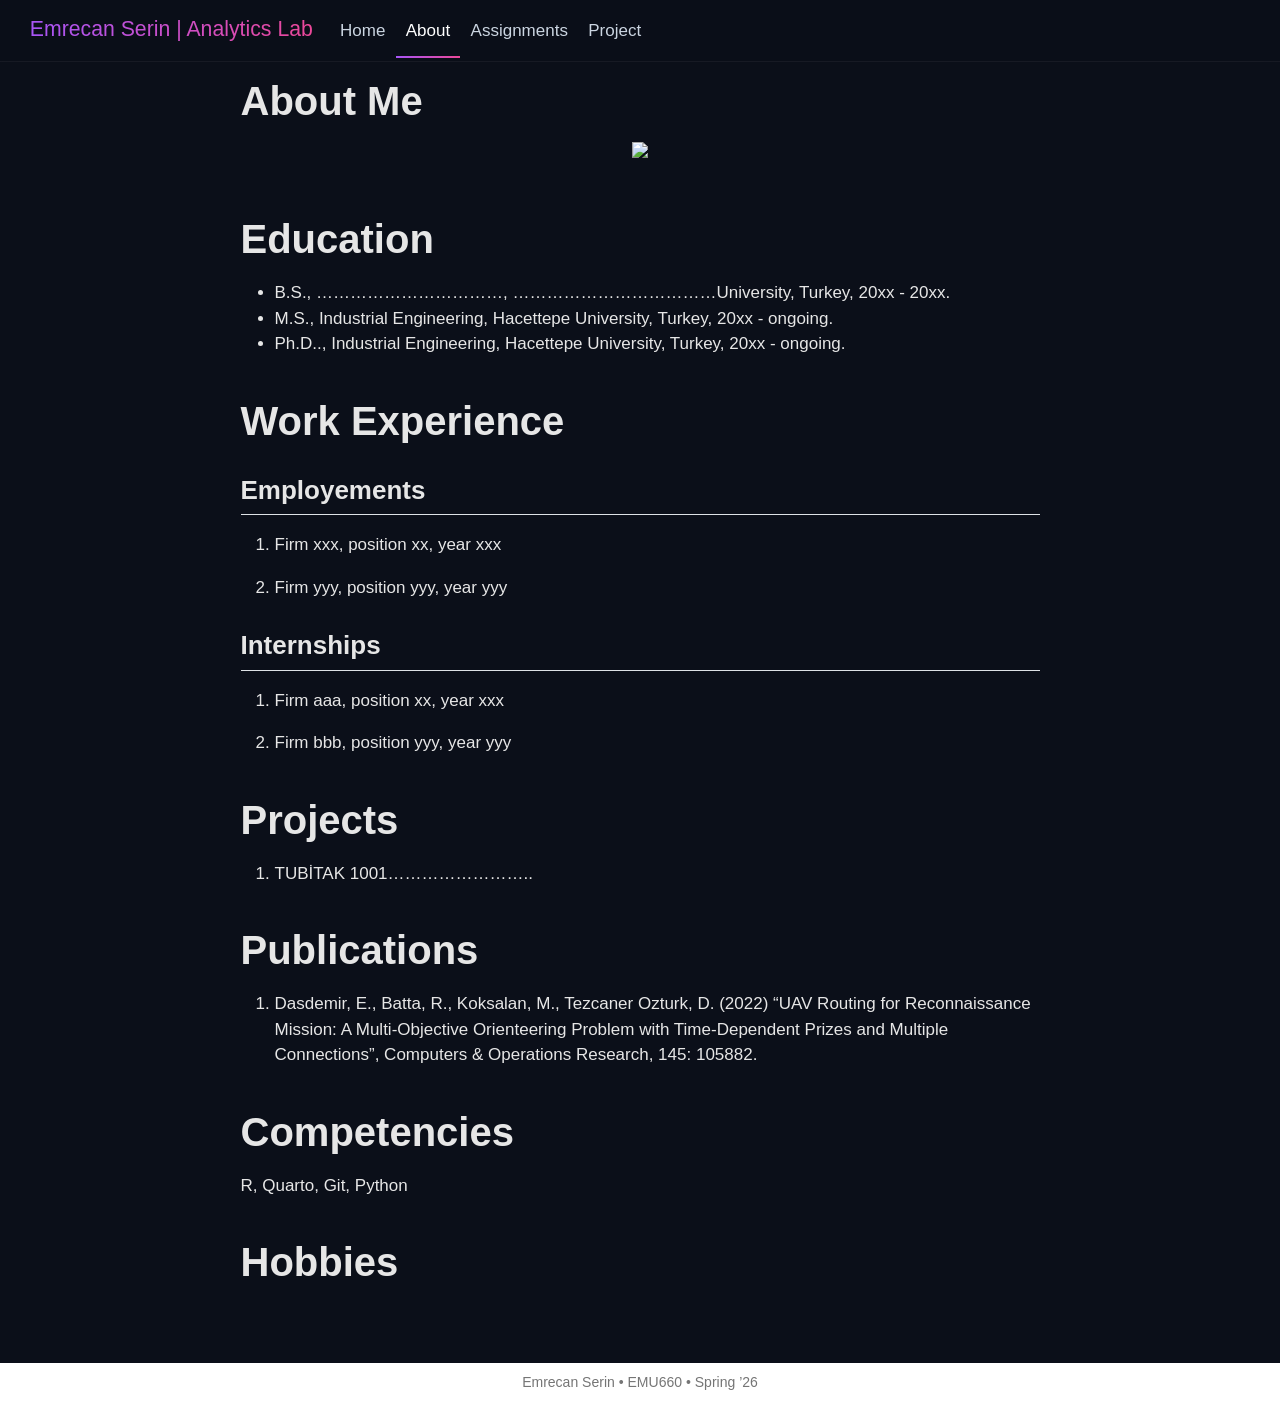
==== docs/about.html @ c27b0171 "Update site content, add personal info, and implement modern styling Task 1 done." ====
<!DOCTYPE html>
<html xmlns="http://www.w3.org/1999/xhtml" lang="en" xml:lang="en"><head>

<meta charset="utf-8">
<meta name="generator" content="quarto-1.9.35">

<meta name="viewport" content="width=device-width, initial-scale=1.0, user-scalable=yes">


<title>About Me – Emrecan Serin | Analytics Lab</title>
<style>
/* Default styles provided by pandoc.
** See https://pandoc.org/MANUAL.html#variables-for-html for config info.
*/
code{white-space: pre-wrap;}
span.smallcaps{font-variant: small-caps;}
div.columns{display: flex; gap: min(4vw, 1.5em);}
div.column{flex: auto; overflow-x: auto;}
div.hanging-indent{margin-left: 1.5em; text-indent: -1.5em;}
ul.task-list{list-style: none;}
ul.task-list li input[type="checkbox"] {
  width: 0.8em;
  margin: 0 0.8em 0.2em -1em; /* quarto-specific, see https://github.com/quarto-dev/quarto-cli/issues/4556 */ 
  vertical-align: middle;
}
</style>


<script src="site_libs/quarto-nav/quarto-nav.js"></script>
<script src="site_libs/quarto-nav/headroom.min.js"></script>
<script src="site_libs/clipboard/clipboard.min.js"></script>
<script src="site_libs/quarto-search/autocomplete.umd.js"></script>
<script src="site_libs/quarto-search/fuse.min.js"></script>
<script src="site_libs/quarto-search/quarto-search.js"></script>
<meta name="quarto:offset" content="./">
<script src="site_libs/quarto-html/quarto.js" type="module"></script>
<script src="site_libs/quarto-html/tabsets/tabsets.js" type="module"></script>
<script src="site_libs/quarto-html/popper.min.js"></script>
<script src="site_libs/quarto-html/tippy.umd.min.js"></script>
<script src="site_libs/quarto-html/anchor.min.js"></script>
<link href="site_libs/quarto-html/tippy.css" rel="stylesheet">
<link href="site_libs/quarto-html/quarto-syntax-highlighting-46f66b053e56abd73bb6e954d61a315b.css" rel="stylesheet" id="quarto-text-highlighting-styles">
<script src="site_libs/bootstrap/bootstrap.min.js"></script>
<link href="site_libs/bootstrap/bootstrap-icons.css" rel="stylesheet">
<link href="site_libs/bootstrap/bootstrap-a0f9fd0d421825b736dc1bbcbcba2219.min.css" rel="stylesheet" append-hash="true" id="quarto-bootstrap" data-mode="light">
<script id="quarto-search-options" type="application/json">{
  "location": "navbar",
  "copy-button": false,
  "collapse-after": 3,
  "panel-placement": "end",
  "type": "overlay",
  "limit": 50,
  "keyboard-shortcut": [
    "f",
    "/",
    "s"
  ],
  "show-item-context": false,
  "language": {
    "search-no-results-text": "No results",
    "search-matching-documents-text": "matching documents",
    "search-copy-link-title": "Copy link to search",
    "search-hide-matches-text": "Hide additional matches",
    "search-more-match-text": "more match in this document",
    "search-more-matches-text": "more matches in this document",
    "search-clear-button-title": "Clear",
    "search-text-placeholder": "",
    "search-detached-cancel-button-title": "Cancel",
    "search-submit-button-title": "Submit",
    "search-label": "Search"
  }
}</script>


<link rel="stylesheet" href="styles.css">
</head>

<body class="nav-fixed fullcontent quarto-light">

<div id="quarto-search-results"></div>
  <header id="quarto-header" class="headroom fixed-top">
    <nav class="navbar navbar-expand-lg " data-bs-theme="dark">
      <div class="navbar-container container-fluid">
      <div class="navbar-brand-container mx-auto">
    <a class="navbar-brand" href="./index.html">
    <span class="navbar-title">Emrecan Serin | Analytics Lab</span>
    </a>
  </div>
          <button class="navbar-toggler" type="button" data-bs-toggle="collapse" data-bs-target="#navbarCollapse" aria-controls="navbarCollapse" role="menu" aria-expanded="false" aria-label="Toggle navigation" onclick="if (window.quartoToggleHeadroom) { window.quartoToggleHeadroom(); }">
  <span class="navbar-toggler-icon"></span>
</button>
          <div class="collapse navbar-collapse" id="navbarCollapse">
            <ul class="navbar-nav navbar-nav-scroll me-auto">
  <li class="nav-item">
    <a class="nav-link" href="./index.html"> 
<span class="menu-text">Home</span></a>
  </li>  
  <li class="nav-item">
    <a class="nav-link active" href="./about.html" aria-current="page"> 
<span class="menu-text">About</span></a>
  </li>  
  <li class="nav-item">
    <a class="nav-link" href="./assignments.html"> 
<span class="menu-text">Assignments</span></a>
  </li>  
  <li class="nav-item">
    <a class="nav-link" href="./project.html"> 
<span class="menu-text">Project</span></a>
  </li>  
</ul>
          </div> <!-- /navcollapse -->
            <div class="quarto-navbar-tools">
    <a href="https://github.com/emu-hacettepe-analytics/emu660-spring2026-emreserincan-design" title="" class="quarto-navigation-tool px-1" aria-label=""><i class="bi bi-github"></i></a>
    <a href="https://www.linkedin.com/in/serinemrecan/" title="" class="quarto-navigation-tool px-1" aria-label=""><i class="bi bi-linkedin"></i></a>
</div>
      </div> <!-- /container-fluid -->
    </nav>
</header>
<!-- content -->
<div id="quarto-content" class="quarto-container page-columns page-rows-contents page-layout-article page-navbar">
<!-- sidebar -->
<!-- margin-sidebar -->
    
<!-- main -->
<main class="content" id="quarto-document-content">

<header id="title-block-header" class="quarto-title-block default">
<div class="quarto-title">
<h1 class="title">About Me</h1>
</div>



<div class="quarto-title-meta">

    
  
    
  </div>
  


</header>


<div class="quarto-figure quarto-figure-center">
<figure class="figure">
<p><img src="assets/images/vesikalik.jpeg" class="img-fluid quarto-figure quarto-figure-center figure-img"></p>
</figure>
</div>
<section id="education" class="level1">
<h1>Education</h1>
<ul>
<li>B.S., ……………………………, ………………………………University, Turkey, 20xx - 20xx.</li>
<li>M.S., Industrial Engineering, Hacettepe University, Turkey, 20xx - ongoing.</li>
<li>Ph.D.., Industrial Engineering, Hacettepe University, Turkey, 20xx - ongoing.</li>
</ul>
</section>
<section id="work-experience" class="level1">
<h1>Work Experience</h1>
<section id="employements" class="level2">
<h2 class="anchored" data-anchor-id="employements">Employements</h2>
<ol type="1">
<li><p>Firm xxx, position xx, year xxx</p></li>
<li><p>Firm yyy, position yyy, year yyy</p></li>
</ol>
</section>
<section id="internships" class="level2">
<h2 class="anchored" data-anchor-id="internships">Internships</h2>
<ol type="1">
<li><p>Firm aaa, position xx, year xxx</p></li>
<li><p>Firm bbb, position yyy, year yyy</p></li>
</ol>
</section>
</section>
<section id="projects" class="level1">
<h1>Projects</h1>
<ol type="1">
<li>TUBİTAK 1001……………………..</li>
</ol>
</section>
<section id="publications" class="level1">
<h1>Publications</h1>
<ol type="1">
<li>Dasdemir, E., Batta, R., Koksalan, M., Tezcaner Ozturk, D. (2022) “UAV Routing for Reconnaissance Mission: A Multi-Objective Orienteering Problem with Time-Dependent Prizes and Multiple Connections”, Computers &amp; Operations Research, 145: 105882.</li>
</ol>
</section>
<section id="competencies" class="level1">
<h1>Competencies</h1>
<p>R, Quarto, Git, Python</p>
</section>
<section id="hobbies" class="level1">
<h1>Hobbies</h1>


</section>

<a onclick="window.scrollTo(0, 0); return false;" role="button" id="quarto-back-to-top"><i class="bi bi-arrow-up"></i> Back to top</a></main> <!-- /main -->
<script id="quarto-html-after-body" type="application/javascript">
  window.document.addEventListener("DOMContentLoaded", function (event) {
    const icon = "";
    const anchorJS = new window.AnchorJS();
    anchorJS.options = {
      placement: 'right',
      icon: icon
    };
    anchorJS.add('.anchored');
    const isCodeAnnotation = (el) => {
      for (const clz of el.classList) {
        if (clz.startsWith('code-annotation-')) {                     
          return true;
        }
      }
      return false;
    }
    const onCopySuccess = function(e) {
      // button target
      const button = e.trigger;
      // don't keep focus
      button.blur();
      // flash "checked"
      button.classList.add('code-copy-button-checked');
      var currentTitle = button.getAttribute("title");
      button.setAttribute("title", "Copied!");
      let tooltip;
      if (window.bootstrap) {
        button.setAttribute("data-bs-toggle", "tooltip");
        button.setAttribute("data-bs-placement", "left");
        button.setAttribute("data-bs-title", "Copied!");
        tooltip = new bootstrap.Tooltip(button, 
          { trigger: "manual", 
            customClass: "code-copy-button-tooltip",
            offset: [0, -8]});
        tooltip.show();    
      }
      setTimeout(function() {
        if (tooltip) {
          tooltip.hide();
          button.removeAttribute("data-bs-title");
          button.removeAttribute("data-bs-toggle");
          button.removeAttribute("data-bs-placement");
        }
        button.setAttribute("title", currentTitle);
        button.classList.remove('code-copy-button-checked');
      }, 1000);
      // clear code selection
      e.clearSelection();
    }
    const getTextToCopy = function(trigger) {
      const outerScaffold = trigger.parentElement.cloneNode(true);
      const codeEl = outerScaffold.querySelector('code');
      for (const childEl of codeEl.children) {
        if (isCodeAnnotation(childEl)) {
          childEl.remove();
        }
      }
      return codeEl.innerText;
    }
    const clipboard = new window.ClipboardJS('.code-copy-button:not([data-in-quarto-modal])', {
      text: getTextToCopy
    });
    clipboard.on('success', onCopySuccess);
    if (window.document.getElementById('quarto-embedded-source-code-modal')) {
      const clipboardModal = new window.ClipboardJS('.code-copy-button[data-in-quarto-modal]', {
        text: getTextToCopy,
        container: window.document.getElementById('quarto-embedded-source-code-modal')
      });
      clipboardModal.on('success', onCopySuccess);
    }
      var localhostRegex = new RegExp(/^(?:http|https):\/\/localhost\:?[0-9]*\//);
      var mailtoRegex = new RegExp(/^mailto:/);
        var filterRegex = new RegExp('/' + window.location.host + '/');
      var isInternal = (href) => {
          return filterRegex.test(href) || localhostRegex.test(href) || mailtoRegex.test(href);
      }
      // Inspect non-navigation links and adorn them if external
     var links = window.document.querySelectorAll('a[href]:not(.nav-link):not(.navbar-brand):not(.toc-action):not(.sidebar-link):not(.sidebar-item-toggle):not(.pagination-link):not(.no-external):not([aria-hidden]):not(.dropdown-item):not(.quarto-navigation-tool):not(.about-link)');
      for (var i=0; i<links.length; i++) {
        const link = links[i];
        if (!isInternal(link.href)) {
          // undo the damage that might have been done by quarto-nav.js in the case of
          // links that we want to consider external
          if (link.dataset.originalHref !== undefined) {
            link.href = link.dataset.originalHref;
          }
        }
      }
    function tippyHover(el, contentFn, onTriggerFn, onUntriggerFn) {
      const config = {
        allowHTML: true,
        maxWidth: 500,
        delay: 100,
        arrow: false,
        appendTo: function(el) {
            return el.parentElement;
        },
        interactive: true,
        interactiveBorder: 10,
        theme: 'quarto',
        placement: 'bottom-start',
      };
      if (contentFn) {
        config.content = contentFn;
      }
      if (onTriggerFn) {
        config.onTrigger = onTriggerFn;
      }
      if (onUntriggerFn) {
        config.onUntrigger = onUntriggerFn;
      }
      window.tippy(el, config); 
    }
    const noterefs = window.document.querySelectorAll('a[role="doc-noteref"]');
    for (var i=0; i<noterefs.length; i++) {
      const ref = noterefs[i];
      tippyHover(ref, function() {
        // use id or data attribute instead here
        let href = ref.getAttribute('data-footnote-href') || ref.getAttribute('href');
        try { href = new URL(href).hash; } catch {}
        const id = href.replace(/^#\/?/, "");
        const note = window.document.getElementById(id);
        if (note) {
          return note.innerHTML;
        } else {
          return "";
        }
      });
    }
    const xrefs = window.document.querySelectorAll('a.quarto-xref');
    const processXRef = (id, note) => {
      // Strip column container classes
      const stripColumnClz = (el) => {
        el.classList.remove("page-full", "page-columns");
        if (el.children) {
          for (const child of el.children) {
            stripColumnClz(child);
          }
        }
      }
      stripColumnClz(note)
      if (id === null || id.startsWith('sec-')) {
        // Special case sections, only their first couple elements
        const container = document.createElement("div");
        if (note.children && note.children.length > 2) {
          container.appendChild(note.children[0].cloneNode(true));
          for (let i = 1; i < note.children.length; i++) {
            const child = note.children[i];
            if (child.tagName === "P" && child.innerText === "") {
              continue;
            } else {
              container.appendChild(child.cloneNode(true));
              break;
            }
          }
          if (window.Quarto?.typesetMath) {
            window.Quarto.typesetMath(container);
          }
          return container.innerHTML
        } else {
          if (window.Quarto?.typesetMath) {
            window.Quarto.typesetMath(note);
          }
          return note.innerHTML;
        }
      } else {
        // Remove any anchor links if they are present
        const anchorLink = note.querySelector('a.anchorjs-link');
        if (anchorLink) {
          anchorLink.remove();
        }
        if (window.Quarto?.typesetMath) {
          window.Quarto.typesetMath(note);
        }
        if (note.classList.contains("callout")) {
          return note.outerHTML;
        } else {
          return note.innerHTML;
        }
      }
    }
    for (var i=0; i<xrefs.length; i++) {
      const xref = xrefs[i];
      tippyHover(xref, undefined, function(instance) {
        instance.disable();
        let url = xref.getAttribute('href');
        let hash = undefined; 
        if (url.startsWith('#')) {
          hash = url;
        } else {
          try { hash = new URL(url).hash; } catch {}
        }
        if (hash) {
          const id = hash.replace(/^#\/?/, "");
          const note = window.document.getElementById(id);
          if (note !== null) {
            try {
              const html = processXRef(id, note.cloneNode(true));
              instance.setContent(html);
            } finally {
              instance.enable();
              instance.show();
            }
          } else {
            // See if we can fetch this
            fetch(url.split('#')[0])
            .then(res => res.text())
            .then(html => {
              const parser = new DOMParser();
              const htmlDoc = parser.parseFromString(html, "text/html");
              const note = htmlDoc.getElementById(id);
              if (note !== null) {
                const html = processXRef(id, note);
                instance.setContent(html);
              } 
            }).finally(() => {
              instance.enable();
              instance.show();
            });
          }
        } else {
          // See if we can fetch a full url (with no hash to target)
          // This is a special case and we should probably do some content thinning / targeting
          fetch(url)
          .then(res => res.text())
          .then(html => {
            const parser = new DOMParser();
            const htmlDoc = parser.parseFromString(html, "text/html");
            const note = htmlDoc.querySelector('main.content');
            if (note !== null) {
              // This should only happen for chapter cross references
              // (since there is no id in the URL)
              // remove the first header
              if (note.children.length > 0 && note.children[0].tagName === "HEADER") {
                note.children[0].remove();
              }
              const html = processXRef(null, note);
              instance.setContent(html);
            } 
          }).finally(() => {
            instance.enable();
            instance.show();
          });
        }
      }, function(instance) {
      });
    }
        let selectedAnnoteEl;
        const selectorForAnnotation = ( cell, annotation) => {
          let cellAttr = 'data-code-cell="' + cell + '"';
          let lineAttr = 'data-code-annotation="' +  annotation + '"';
          const selector = 'span[' + cellAttr + '][' + lineAttr + ']';
          return selector;
        }
        const selectCodeLines = (annoteEl) => {
          const doc = window.document;
          const targetCell = annoteEl.getAttribute("data-target-cell");
          const targetAnnotation = annoteEl.getAttribute("data-target-annotation");
          const annoteSpan = window.document.querySelector(selectorForAnnotation(targetCell, targetAnnotation));
          const lines = annoteSpan.getAttribute("data-code-lines").split(",");
          const lineIds = lines.map((line) => {
            return targetCell + "-" + line;
          })
          let top = null;
          let height = null;
          let parent = null;
          if (lineIds.length > 0) {
              //compute the position of the single el (top and bottom and make a div)
              const el = window.document.getElementById(lineIds[0]);
              top = el.offsetTop;
              height = el.offsetHeight;
              parent = el.parentElement.parentElement;
            if (lineIds.length > 1) {
              const lastEl = window.document.getElementById(lineIds[lineIds.length - 1]);
              const bottom = lastEl.offsetTop + lastEl.offsetHeight;
              height = bottom - top;
            }
            if (top !== null && height !== null && parent !== null) {
              // cook up a div (if necessary) and position it 
              let div = window.document.getElementById("code-annotation-line-highlight");
              if (div === null) {
                div = window.document.createElement("div");
                div.setAttribute("id", "code-annotation-line-highlight");
                div.style.position = 'absolute';
                parent.appendChild(div);
              }
              div.style.top = top - 2 + "px";
              div.style.height = height + 4 + "px";
              div.style.left = 0;
              let gutterDiv = window.document.getElementById("code-annotation-line-highlight-gutter");
              if (gutterDiv === null) {
                gutterDiv = window.document.createElement("div");
                gutterDiv.setAttribute("id", "code-annotation-line-highlight-gutter");
                gutterDiv.style.position = 'absolute';
                const codeCell = window.document.getElementById(targetCell);
                const gutter = codeCell.querySelector('.code-annotation-gutter');
                gutter.appendChild(gutterDiv);
              }
              gutterDiv.style.top = top - 2 + "px";
              gutterDiv.style.height = height + 4 + "px";
            }
            selectedAnnoteEl = annoteEl;
          }
        };
        const unselectCodeLines = () => {
          const elementsIds = ["code-annotation-line-highlight", "code-annotation-line-highlight-gutter"];
          elementsIds.forEach((elId) => {
            const div = window.document.getElementById(elId);
            if (div) {
              div.remove();
            }
          });
          selectedAnnoteEl = undefined;
        };
          // Handle positioning of the toggle
      window.addEventListener(
        "resize",
        throttle(() => {
          elRect = undefined;
          if (selectedAnnoteEl) {
            selectCodeLines(selectedAnnoteEl);
          }
        }, 10)
      );
      function throttle(fn, ms) {
      let throttle = false;
      let timer;
        return (...args) => {
          if(!throttle) { // first call gets through
              fn.apply(this, args);
              throttle = true;
          } else { // all the others get throttled
              if(timer) clearTimeout(timer); // cancel #2
              timer = setTimeout(() => {
                fn.apply(this, args);
                timer = throttle = false;
              }, ms);
          }
        };
      }
        // Attach click handler to the DT
        const annoteDls = window.document.querySelectorAll('dt[data-target-cell]');
        for (const annoteDlNode of annoteDls) {
          annoteDlNode.addEventListener('click', (event) => {
            const clickedEl = event.target;
            if (clickedEl !== selectedAnnoteEl) {
              unselectCodeLines();
              const activeEl = window.document.querySelector('dt[data-target-cell].code-annotation-active');
              if (activeEl) {
                activeEl.classList.remove('code-annotation-active');
              }
              selectCodeLines(clickedEl);
              clickedEl.classList.add('code-annotation-active');
            } else {
              // Unselect the line
              unselectCodeLines();
              clickedEl.classList.remove('code-annotation-active');
            }
          });
        }
    const findCites = (el) => {
      const parentEl = el.parentElement;
      if (parentEl) {
        const cites = parentEl.dataset.cites;
        if (cites) {
          return {
            el,
            cites: cites.split(' ')
          };
        } else {
          return findCites(el.parentElement)
        }
      } else {
        return undefined;
      }
    };
    var bibliorefs = window.document.querySelectorAll('a[role="doc-biblioref"]');
    for (var i=0; i<bibliorefs.length; i++) {
      const ref = bibliorefs[i];
      const citeInfo = findCites(ref);
      if (citeInfo) {
        tippyHover(citeInfo.el, function() {
          var popup = window.document.createElement('div');
          citeInfo.cites.forEach(function(cite) {
            var citeDiv = window.document.createElement('div');
            citeDiv.classList.add('hanging-indent');
            citeDiv.classList.add('csl-entry');
            var biblioDiv = window.document.getElementById('ref-' + cite);
            if (biblioDiv) {
              citeDiv.innerHTML = biblioDiv.innerHTML;
            }
            popup.appendChild(citeDiv);
          });
          return popup.innerHTML;
        });
      }
    }
  });
  </script>
</div> <!-- /content -->
<footer class="footer">
  <div class="nav-footer">
    <div class="nav-footer-left">
      &nbsp;
    </div>   
    <div class="nav-footer-center">
<p>Emrecan Serin • EMU660 • Spring ’26</p>
</div>
    <div class="nav-footer-right">
      &nbsp;
    </div>
  </div>
</footer>




</body></html>
---- docs/site_libs/quarto-html/quarto-syntax-highlighting-46f66b053e56abd73bb6e954d61a315b.css ----
/* quarto syntax highlight colors */
:root {
  --quarto-hl-ot-color: #003B4F;
  --quarto-hl-at-color: #657422;
  --quarto-hl-ss-color: #20794D;
  --quarto-hl-an-color: #5E5E5E;
  --quarto-hl-fu-color: #4758AB;
  --quarto-hl-st-color: #20794D;
  --quarto-hl-cf-color: #003B4F;
  --quarto-hl-op-color: #5E5E5E;
  --quarto-hl-er-color: #AD0000;
  --quarto-hl-bn-color: #AD0000;
  --quarto-hl-al-color: #AD0000;
  --quarto-hl-va-color: #111111;
  --quarto-hl-bu-color: inherit;
  --quarto-hl-ex-color: inherit;
  --quarto-hl-pp-color: #AD0000;
  --quarto-hl-in-color: #5E5E5E;
  --quarto-hl-vs-color: #20794D;
  --quarto-hl-wa-color: #5E5E5E;
  --quarto-hl-do-color: #5E5E5E;
  --quarto-hl-im-color: #00769E;
  --quarto-hl-ch-color: #20794D;
  --quarto-hl-dt-color: #AD0000;
  --quarto-hl-fl-color: #AD0000;
  --quarto-hl-co-color: #5E5E5E;
  --quarto-hl-cv-color: #5E5E5E;
  --quarto-hl-cn-color: #8f5902;
  --quarto-hl-sc-color: #5E5E5E;
  --quarto-hl-dv-color: #AD0000;
  --quarto-hl-kw-color: #003B4F;
}

/* other quarto variables */
:root {
  --quarto-font-monospace: SFMono-Regular, Menlo, Monaco, Consolas, "Liberation Mono", "Courier New", monospace;
}

/* syntax highlight based on Pandoc's rules */
pre > code.sourceCode > span {
  color: #003B4F;
}

code.sourceCode > span {
  color: #003B4F;
}

div.sourceCode,
div.sourceCode pre.sourceCode {
  color: #003B4F;
}

/* Normal */
code span {
  color: #003B4F;
}

/* Alert */
code span.al {
  color: #AD0000;
  font-style: inherit;
}

/* Annotation */
code span.an {
  color: #5E5E5E;
  font-style: inherit;
}

/* Attribute */
code span.at {
  color: #657422;
  font-style: inherit;
}

/* BaseN */
code span.bn {
  color: #AD0000;
  font-style: inherit;
}

/* BuiltIn */
code span.bu {
  font-style: inherit;
}

/* ControlFlow */
code span.cf {
  color: #003B4F;
  font-weight: bold;
  font-style: inherit;
}

/* Char */
code span.ch {
  color: #20794D;
  font-style: inherit;
}

/* Constant */
code span.cn {
  color: #8f5902;
  font-style: inherit;
}

/* Comment */
code span.co {
  color: #5E5E5E;
  font-style: inherit;
}

/* CommentVar */
code span.cv {
  color: #5E5E5E;
  font-style: italic;
}

/* Documentation */
code span.do {
  color: #5E5E5E;
  font-style: italic;
}

/* DataType */
code span.dt {
  color: #AD0000;
  font-style: inherit;
}

/* DecVal */
code span.dv {
  color: #AD0000;
  font-style: inherit;
}

/* Error */
code span.er {
  color: #AD0000;
  font-style: inherit;
}

/* Extension */
code span.ex {
  font-style: inherit;
}

/* Float */
code span.fl {
  color: #AD0000;
  font-style: inherit;
}

/* Function */
code span.fu {
  color: #4758AB;
  font-style: inherit;
}

/* Import */
code span.im {
  color: #00769E;
  font-style: inherit;
}

/* Information */
code span.in {
  color: #5E5E5E;
  font-style: inherit;
}

/* Keyword */
code span.kw {
  color: #003B4F;
  font-weight: bold;
  font-style: inherit;
}

/* Operator */
code span.op {
  color: #5E5E5E;
  font-style: inherit;
}

/* Other */
code span.ot {
  color: #003B4F;
  font-style: inherit;
}

/* Preprocessor */
code span.pp {
  color: #AD0000;
  font-style: inherit;
}

/* SpecialChar */
code span.sc {
  color: #5E5E5E;
  font-style: inherit;
}

/* SpecialString */
code span.ss {
  color: #20794D;
  font-style: inherit;
}

/* String */
code span.st {
  color: #20794D;
  font-style: inherit;
}

/* Variable */
code span.va {
  color: #111111;
  font-style: inherit;
}

/* VerbatimString */
code span.vs {
  color: #20794D;
  font-style: inherit;
}

/* Warning */
code span.wa {
  color: #5E5E5E;
  font-style: italic;
}

.prevent-inlining {
  content: "</";
}

/*# sourceMappingURL=5022ed312398f59a55adce476d7327af.css.map */
---- docs/styles.css ----
/* css styles */


@import url('https://fonts.googleapis.com/css2?family=Open+Sans:wght@300;400;600;700;800&display=swap');

body {
  background-color: #0b0f19;
  color: #e6e6e6;
  font-family: "Open Sans", sans-serif;
}
/* 🌑 Genel arka plan */
body {
  background-color: #0b0f19;
  color: #e6e6e6;
  font-family: "Inter", sans-serif;
}

/* Navbar */
.navbar {
  background-color: #0b0f19 !important;
  border-bottom: 1px solid #1c2233;
}

.navbar a {
  color: #e6e6e6 !important;
  font-weight: 500;
}

.navbar a:hover {
  color: #a855f7 !important;
}

/* 🔥 Home Hero Başlık */
.hero-title {
  font-size: 64px;
  font-weight: 800;
  text-align: center;
  margin-top: 100px;
  line-height: 1.2;
}

/* Gradient text */
.gradient-text {
  background: linear-gradient(90deg, #a855f7, #ec4899, #f97316);
  -webkit-background-clip: text;
  -webkit-text-fill-color: transparent;
}

/* Hero alt yazı */
.hero-sub {
  text-align: center;
  color: #9ca3af;
  font-size: 20px;
  margin-top: 20px;
}

/* 📄 Normal sayfa başlıkları */
h1 {
  font-size: 40px;
  font-weight: 700;
  margin-top: 40px;
}

/* Alt başlıklar */
h2 {
  font-size: 26px;
  margin-top: 30px;
}

/* Linkler */
a {
  color: #a855f7;
}

a:hover {
  color: #ec4899;
}

/* İçerik genişliği */
main {
  max-width: 900px;
  margin: auto;
  
  
footer {
  border-top: 1px solid #1c2233;
  margin-top: 80px;
  padding-top: 20px;
  color: #6b7280;
  font-size: 14px;
}
}



/* Navbar glass effect */
.navbar {
  background: rgba(11, 15, 25, 0.7) !important;
  backdrop-filter: blur(10px);
  border-bottom: 1px solid rgba(255,255,255,0.05);
}

/* Navbar linkler */
.navbar a {
  color: #cbd5e1 !important;
  font-weight: 500;
  transition: all 0.3s ease;
}

/* Hover efekti */
.navbar a:hover {
  color: white !important;
  transform: translateY(-1px);
}

/* Active page highlight */
.navbar .active {
  color: white !important;
  position: relative;
}

.navbar .active::after {
  content: "";
  position: absolute;
  width: 100%;
  height: 2px;
  bottom: -6px;
  left: 0;
  background: linear-gradient(90deg, #a855f7, #ec4899);
}


.navbar-brand {
  font-weight: 700;
  background: linear-gradient(90deg, #a855f7, #ec4899);
  -webkit-background-clip: text;
  -webkit-text-fill-color: transparent;
}
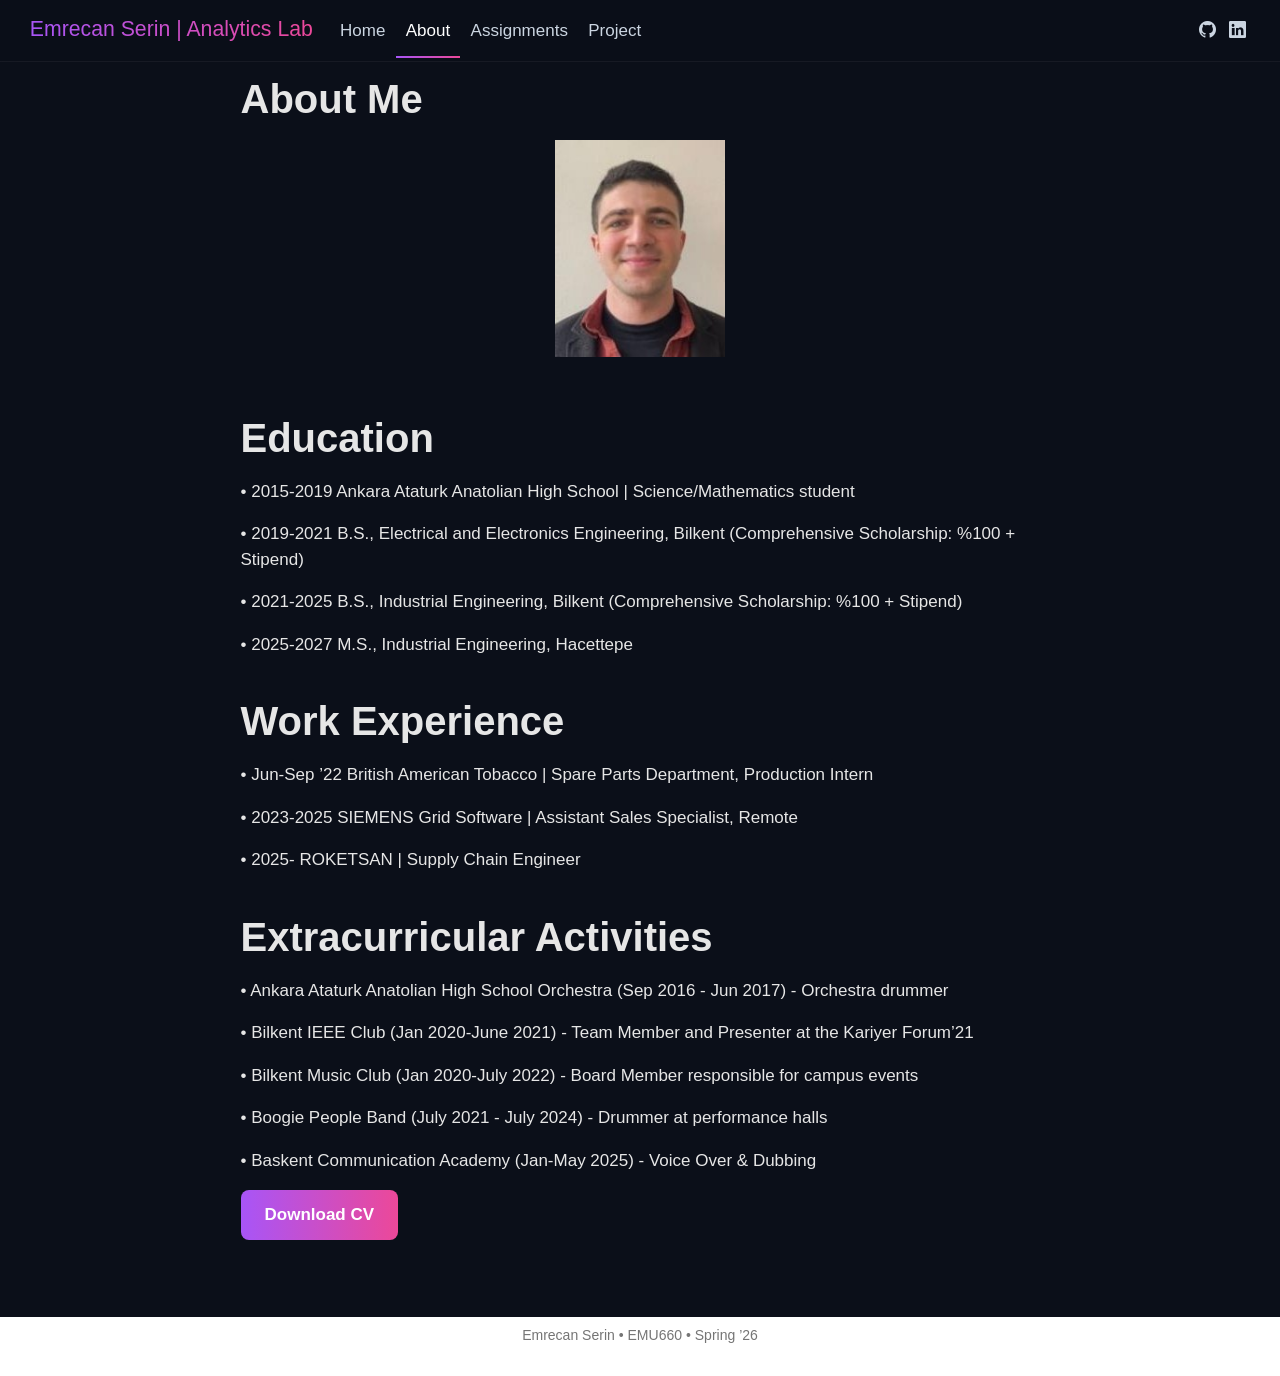
==== commit 2a19b114: "About me page updated + download link Task 2 done." ====
--- a/docs/about.html
+++ b/docs/about.html
@@ -145,52 +145,30 @@
 
 <div class="quarto-figure quarto-figure-center">
 <figure class="figure">
-<p><img src="assets/images/vesikalik.jpeg" class="img-fluid quarto-figure quarto-figure-center figure-img"></p>
+<p><img src="assets/images/emre_photo.jpg" class="img-fluid quarto-figure quarto-figure-center figure-img" width="170"></p>
 </figure>
 </div>
 <section id="education" class="level1">
 <h1>Education</h1>
-<ul>
-<li>B.S., ……………………………, ………………………………University, Turkey, 20xx - 20xx.</li>
-<li>M.S., Industrial Engineering, Hacettepe University, Turkey, 20xx - ongoing.</li>
-<li>Ph.D.., Industrial Engineering, Hacettepe University, Turkey, 20xx - ongoing.</li>
-</ul>
+<p>• 2015-2019 Ankara Ataturk Anatolian High School | Science/Mathematics student</p>
+<p>• 2019-2021 B.S., Electrical and Electronics Engineering, Bilkent (Comprehensive Scholarship: %100 + Stipend)</p>
+<p>• 2021-2025 B.S., Industrial Engineering, Bilkent (Comprehensive Scholarship: %100 + Stipend)</p>
+<p>• 2025-2027 M.S., Industrial Engineering, Hacettepe</p>
 </section>
 <section id="work-experience" class="level1">
 <h1>Work Experience</h1>
-<section id="employements" class="level2">
-<h2 class="anchored" data-anchor-id="employements">Employements</h2>
-<ol type="1">
-<li><p>Firm xxx, position xx, year xxx</p></li>
-<li><p>Firm yyy, position yyy, year yyy</p></li>
-</ol>
+<p>• Jun-Sep ’22 British American Tobacco | Spare Parts Department, Production Intern</p>
+<p>• 2023-2025 SIEMENS Grid Software | Assistant Sales Specialist, Remote</p>
+<p>• 2025- ROKETSAN | Supply Chain Engineer</p>
 </section>
-<section id="internships" class="level2">
-<h2 class="anchored" data-anchor-id="internships">Internships</h2>
-<ol type="1">
-<li><p>Firm aaa, position xx, year xxx</p></li>
-<li><p>Firm bbb, position yyy, year yyy</p></li>
-</ol>
-</section>
-</section>
-<section id="projects" class="level1">
-<h1>Projects</h1>
-<ol type="1">
-<li>TUBİTAK 1001……………………..</li>
-</ol>
-</section>
-<section id="publications" class="level1">
-<h1>Publications</h1>
-<ol type="1">
-<li>Dasdemir, E., Batta, R., Koksalan, M., Tezcaner Ozturk, D. (2022) “UAV Routing for Reconnaissance Mission: A Multi-Objective Orienteering Problem with Time-Dependent Prizes and Multiple Connections”, Computers &amp; Operations Research, 145: 105882.</li>
-</ol>
-</section>
-<section id="competencies" class="level1">
-<h1>Competencies</h1>
-<p>R, Quarto, Git, Python</p>
-</section>
-<section id="hobbies" class="level1">
-<h1>Hobbies</h1>
+<section id="extracurricular-activities" class="level1">
+<h1>Extracurricular Activities</h1>
+<p>• Ankara Ataturk Anatolian High School Orchestra (Sep 2016 - Jun 2017) - Orchestra drummer</p>
+<p>• Bilkent IEEE Club (Jan 2020-June 2021) - Team Member and Presenter at the Kariyer Forum’21</p>
+<p>• Bilkent Music Club (Jan 2020-July 2022) - Board Member responsible for campus events</p>
+<p>• Boogie People Band (July 2021 - July 2024) - Drummer at performance halls</p>
+<p>• Baskent Communication Academy (Jan-May 2025) - Voice Over &amp; Dubbing</p>
+<p><a href="assets/cv/emre_cv.pdf" class="btn-custom" target="_blank">Download CV</a></p>
 
 
 </section>
--- a/docs/styles.css
+++ b/docs/styles.css
@@ -136,3 +136,17 @@
   -webkit-background-clip: text;
   -webkit-text-fill-color: transparent;
 }
+
+.btn-custom {
+  display: inline-block;
+  padding: 12px 24px;
+  background: linear-gradient(90deg, #a855f7, #ec4899);
+  color: white;
+  border-radius: 8px;
+  text-decoration: none;
+  font-weight: 600;
+}
+
+.btn-custom:hover {
+  opacity: 0.9;
+}
